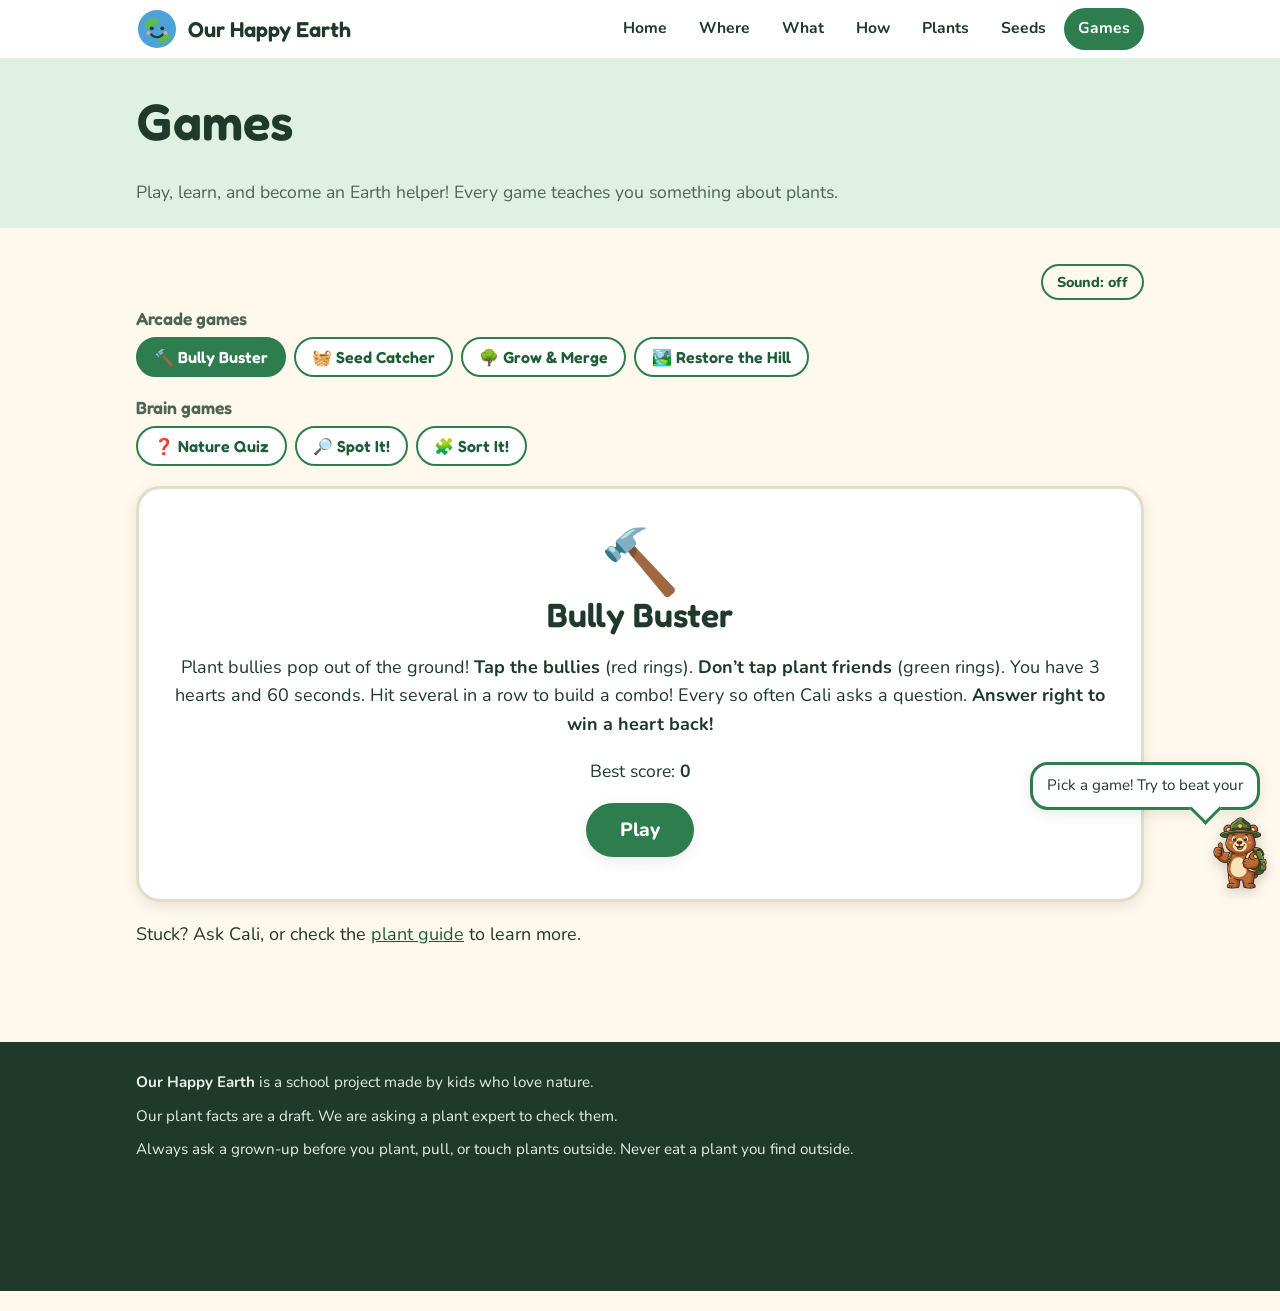
==== games.html @ f68aed8e "Add files via upload" ====
<!doctype html>
<html lang="en">
<head>
<meta charset="utf-8">
<meta name="viewport" content="width=device-width, initial-scale=1">
<title>Games | Our Happy Earth</title>
<meta name="description" content="Play a nature quiz, spot native and invasive plants, and sort plants into their habitats.">
<link rel="icon" href="data:image/svg+xml,%3Csvg viewBox='0 0 64 64' xmlns='http://www.w3.org/2000/svg' aria-hidden='true'%3E%3Ccircle cx='32' cy='32' r='29' fill='%234DA3D8'/%3E%3Cpath d='M14 22c6-8 16-8 20-4 3 3-1 8-6 9-5 1-5 6-10 5-4-1-7-6-4-10z' fill='%235CB85C'/%3E%3Cpath d='M38 40c6-4 14-2 15 4-3 8-10 12-17 10-4-2-3-8 2-14z' fill='%235CB85C'/%3E%3Ccircle cx='24' cy='31' r='3' fill='%231F3A2B'/%3E%3Ccircle cx='40' cy='31' r='3' fill='%231F3A2B'/%3E%3Cpath d='M23 40c5 6 13 6 18 0' fill='none' stroke='%231F3A2B' stroke-width='3' stroke-linecap='round'/%3E%3Ccircle cx='19' cy='38' r='3' fill='%23F9A6A6' opacity='.8'/%3E%3Ccircle cx='45' cy='38' r='3' fill='%23F9A6A6' opacity='.8'/%3E%3C/svg%3E">
<link rel="preconnect" href="https://fonts.googleapis.com">
<link rel="preconnect" href="https://fonts.gstatic.com" crossorigin>
<link href="https://fonts.googleapis.com/css2?family=Fredoka:wght@500;600&family=Nunito:wght@400;700;800&display=swap" rel="stylesheet">
<link rel="stylesheet" href="css/style.css">
<link rel="stylesheet" href="css/bear.css">
<link rel="stylesheet" href="css/arcade.css">

</head>
<body data-page="games">
<a class="skip" href="#main">Skip to content</a>
<header class="site-header"><div class="wrap">
<a class="brand" href="index.html"><svg viewBox="0 0 64 64" xmlns="http://www.w3.org/2000/svg" aria-hidden="true"><circle cx="32" cy="32" r="29" fill="#4DA3D8"/><path d="M14 22c6-8 16-8 20-4 3 3-1 8-6 9-5 1-5 6-10 5-4-1-7-6-4-10z" fill="#5CB85C"/><path d="M38 40c6-4 14-2 15 4-3 8-10 12-17 10-4-2-3-8 2-14z" fill="#5CB85C"/><circle cx="24" cy="31" r="3" fill="#1F3A2B"/><circle cx="40" cy="31" r="3" fill="#1F3A2B"/><path d="M23 40c5 6 13 6 18 0" fill="none" stroke="#1F3A2B" stroke-width="3" stroke-linecap="round"/><circle cx="19" cy="38" r="3" fill="#F9A6A6" opacity=".8"/><circle cx="45" cy="38" r="3" fill="#F9A6A6" opacity=".8"/></svg><span>Our Happy Earth</span></a>
<nav aria-label="Main"><ul><li><a href="index.html">Home</a></li><li><a href="where.html">Where</a></li><li><a href="what.html">What</a></li><li><a href="how.html">How</a></li><li><a href="plants.html">Plants</a></li><li><a href="seeds.html">Seeds</a></li><li><a href="games.html" aria-current="page">Games</a></li></ul></nav>
</div></header>
<main id="main">

<section class="page-hero"><div class="wrap">
<h1>Games</h1>
<p>Play, learn, and become an Earth helper! Every game teaches you something about plants.</p>
</div></section>
<section class="block"><div class="wrap">
<div class="tools"><button class="btn ghost small" id="sound-toggle" type="button" aria-pressed="false">Sound: off</button></div>
<div class="tab-group"><h2>Arcade games</h2>
<div class="tabs" role="tablist" aria-label="Arcade games">
<button class="tab" role="tab" data-game="bully" aria-selected="true">&#128296; Bully Buster</button>
<button class="tab" role="tab" data-game="catch" aria-selected="false">&#129530; Seed Catcher</button>
<button class="tab" role="tab" data-game="merge" aria-selected="false">&#127795; Grow &amp; Merge</button>
<button class="tab" role="tab" data-game="grow" aria-selected="false">&#127966;&#65039; Restore the Hill</button>
</div></div>
<div class="tab-group"><h2>Brain games</h2>
<div class="tabs" role="tablist" aria-label="Brain games">
<button class="tab" role="tab" data-game="quiz" aria-selected="false">&#10067; Nature Quiz</button>
<button class="tab" role="tab" data-game="spot" aria-selected="false">&#128270; Spot It!</button>
<button class="tab" role="tab" data-game="sort" aria-selected="false">&#129513; Sort It!</button>
</div></div>
<div class="game" id="game-bully" role="tabpanel"></div>
<div class="game" id="game-catch" role="tabpanel" hidden></div>
<div class="game" id="game-merge" role="tabpanel" hidden></div>
<div class="game" id="game-grow" role="tabpanel" hidden></div>
<div class="game" id="game-quiz" role="tabpanel" hidden></div>
<div class="game" id="game-spot" role="tabpanel" hidden></div>
<div class="game" id="game-sort" role="tabpanel" hidden></div>
<p style="margin-top:18px">Stuck? Ask Cali, or check the <a href="plants.html">plant guide</a> to learn more.</p>
</div></section>

</main>
<footer class="site-footer"><div class="wrap">
<p><strong>Our Happy Earth</strong> is a school project made by kids who love nature.</p>
<p>Our plant facts are a draft. We are asking a plant expert to check them.</p>
<p>Always ask a grown-up before you plant, pull, or touch plants outside. Never eat a plant you find outside.</p>
</div></footer>
<script src="js/photos.js"></script><script src="js/plants.js"></script><script src="js/questions.js"></script><script src="js/arcade-core.js"></script><script src="js/arcade-more.js"></script><script src="js/games.js"></script>
<script src="js/bear.js"></script>
</body>
</html>
---- css/style.css ----
:root {
  --cream: #FFF8EC;
  --paper: #FFFFFF;
  --ink: #1F3A2B;
  --muted: #4E6556;
  --green: #2E7D4F;
  --green-dark: #1F5C38;
  --leaf: #DFF1E1;
  --sky: #D6EEF8;
  --sun: #FFC94A;
  --sun-soft: #FFF0C2;
  --clay: #B4452A;
  --clay-soft: #FBE3DB;
  --line: #E3DCCB;
  --radius: 18px;
  --shadow: 0 4px 14px rgba(31, 58, 43, .10);
}

* { box-sizing: border-box; }

html { scroll-behavior: smooth; }

body {
  margin: 0;
  background: var(--cream);
  color: var(--ink);
  font-family: "Nunito", system-ui, -apple-system, "Segoe UI", Roboto, sans-serif;
  font-size: 18px;
  line-height: 1.6;
}

h1, h2, h3 {
  font-family: "Fredoka", "Nunito", system-ui, sans-serif;
  font-weight: 600;
  line-height: 1.2;
  margin: 0 0 .5em;
}
h1 { font-size: clamp(2rem, 6vw, 3.2rem); }
h2 { font-size: clamp(1.5rem, 4vw, 2.1rem); }
h3 { font-size: 1.3rem; }
p { margin: 0 0 1em; }
a { color: var(--green-dark); }
a:hover { color: var(--clay); }

:focus-visible { outline: 3px solid #1B6FD8; outline-offset: 2px; border-radius: 6px; }

.wrap { max-width: 1040px; margin: 0 auto; padding: 0 16px; }
.skip { position: absolute; left: -999px; top: 0; background: var(--ink); color: #fff; padding: 8px 14px; z-index: 99; }
.skip:focus { left: 8px; top: 8px; }

/* ---------- header ---------- */
.site-header { background: var(--paper); border-bottom: 3px solid var(--leaf); position: sticky; top: 0; z-index: 20; }
.site-header .wrap { display: flex; align-items: center; justify-content: space-between; gap: 12px; flex-wrap: wrap; padding-top: 8px; padding-bottom: 8px; }
.brand { display: flex; align-items: center; gap: 10px; text-decoration: none; color: var(--ink); font-family: "Fredoka", sans-serif; font-weight: 600; font-size: 1.35rem; }
.brand svg { width: 42px; height: 42px; }
nav ul { list-style: none; margin: 0; padding: 0; display: flex; flex-wrap: wrap; gap: 4px; }
nav a { display: block; padding: 8px 14px; border-radius: 999px; text-decoration: none; color: var(--ink); font-weight: 700; font-size: .98rem; }
nav a:hover { background: var(--leaf); color: var(--ink); }
nav a[aria-current="page"] { background: var(--green); color: #fff; }

/* ---------- hero ---------- */
.hero { background: linear-gradient(180deg, var(--sky) 0%, var(--cream) 100%); padding: 44px 0 36px; text-align: center; }
.hero p.lead { font-size: 1.25rem; max-width: 640px; margin: 0 auto 1.2em; color: var(--muted); }
.page-hero { background: var(--leaf); padding: 30px 0 22px; }
.page-hero p { max-width: 720px; color: var(--muted); font-size: 1.1rem; margin-bottom: 0; }

.btn { display: inline-block; background: var(--green); color: #fff; text-decoration: none; padding: 12px 22px; border-radius: 999px; font-weight: 800; border: 0; cursor: pointer; font-size: 1rem; font-family: inherit; box-shadow: var(--shadow); }
.btn:hover { background: var(--green-dark); color: #fff; }
.btn.alt { background: var(--sun); color: var(--ink); }
.btn.alt:hover { background: #F2B72D; color: var(--ink); }
.btn.ghost { background: transparent; color: var(--green-dark); border: 2px solid var(--green); box-shadow: none; }
.btn.ghost:hover { background: var(--leaf); color: var(--green-dark); }
.btn-row { display: flex; gap: 12px; justify-content: center; flex-wrap: wrap; }

/* ---------- layout blocks ---------- */
section.block { padding: 36px 0; }
.grid { display: grid; gap: 18px; }
.grid.three { grid-template-columns: repeat(auto-fit, minmax(240px, 1fr)); }
.grid.two { grid-template-columns: repeat(auto-fit, minmax(300px, 1fr)); }

.card { background: var(--paper); border: 2px solid var(--line); border-radius: var(--radius); padding: 20px; box-shadow: var(--shadow); }
.card h3 { margin-bottom: .3em; }
.card .icon { font-size: 2.2rem; line-height: 1; display: block; margin-bottom: 8px; }
.card.link { text-decoration: none; color: inherit; display: block; transition: transform .15s; }
.card.link:hover { transform: translateY(-3px); border-color: var(--green); }

.callout { border-radius: var(--radius); padding: 16px 20px; margin: 18px 0; border: 2px solid; }
.callout.safety { background: var(--sun-soft); border-color: var(--sun); }
.callout.expert { background: var(--sky); border-color: #8CC7E3; }
.callout.warn { background: var(--clay-soft); border-color: #E7A593; }
.callout p:last-child { margin-bottom: 0; }

.steps { counter-reset: s; list-style: none; padding: 0; margin: 0; }
.steps li { counter-increment: s; position: relative; padding: 4px 0 14px 54px; }
.steps li::before { content: counter(s); position: absolute; left: 0; top: 0; width: 38px; height: 38px; border-radius: 50%; background: var(--green); color: #fff; font-family: "Fredoka", sans-serif; font-weight: 600; display: grid; place-items: center; }

.badge { display: inline-block; padding: 2px 12px; border-radius: 999px; font-size: .82rem; font-weight: 800; }
.badge.native { background: var(--leaf); color: var(--green-dark); border: 2px solid #9FD2A8; }
.badge.invasive { background: var(--clay-soft); color: var(--clay); border: 2px solid #E7A593; }
.badge.habitat { background: var(--sky); color: #1E5670; border: 2px solid #8CC7E3; }

details { background: var(--paper); border: 2px solid var(--line); border-radius: var(--radius); padding: 4px 20px; margin-bottom: 12px; box-shadow: var(--shadow); }
details[open] { border-color: var(--green); }
summary { cursor: pointer; font-family: "Fredoka", sans-serif; font-weight: 600; font-size: 1.25rem; padding: 12px 0; }

table { border-collapse: collapse; width: 100%; background: var(--paper); border-radius: 12px; overflow: hidden; }
th, td { border: 1px solid var(--line); padding: 8px 10px; text-align: left; }
th { background: var(--leaf); }

/* ---------- plants ---------- */
.filters { display: flex; flex-wrap: wrap; gap: 8px; margin-bottom: 18px; align-items: center; }
.chip { background: var(--paper); border: 2px solid var(--line); border-radius: 999px; padding: 6px 16px; font-weight: 800; font-family: inherit; font-size: .95rem; cursor: pointer; color: var(--ink); }
.chip[aria-pressed="true"] { background: var(--green); border-color: var(--green); color: #fff; }
.search { flex: 1 1 200px; padding: 9px 16px; border: 2px solid var(--line); border-radius: 999px; font-size: 1rem; font-family: inherit; min-width: 180px; }
.plant-card { background: var(--paper); border: 2px solid var(--line); border-radius: var(--radius); padding: 14px; text-align: center; box-shadow: var(--shadow); display: flex; flex-direction: column; align-items: center; gap: 4px; }
.plant-card.invasive { border-color: #E7A593; }
.plant-card.native { border-color: #9FD2A8; }
.plant-card h3 { margin: 4px 0 0; font-size: 1.15rem; }
.plant-card .sci { font-style: italic; color: var(--muted); font-size: .9rem; margin: 0; }
.plant-card .fact { font-size: .95rem; margin: 6px 0 0; }
.plant-card .warnline { font-size: .88rem; background: var(--clay-soft); color: var(--clay); border-radius: 8px; padding: 4px 8px; font-weight: 700; margin-top: 6px; }
.plant-card .badges { display: flex; gap: 6px; flex-wrap: wrap; justify-content: center; }
.plant-grid { display: grid; grid-template-columns: repeat(auto-fill, minmax(220px, 1fr)); gap: 16px; }
.plant-svg, .plant-photo { border-radius: 14px; background: linear-gradient(180deg, #EAF6FB, #F6FBEF); }
.plant-photo { object-fit: cover; }
.count { color: var(--muted); font-weight: 700; margin-bottom: 8px; }

/* ---------- map ---------- */
#map { height: 440px; border-radius: var(--radius); border: 3px solid var(--line); background: var(--sky); z-index: 1; }
.map-note { display: flex; gap: 10px; flex-wrap: wrap; align-items: center; margin: 12px 0; }
.pin-form { display: none; gap: 8px; flex-wrap: wrap; align-items: center; background: var(--sun-soft); border: 2px solid var(--sun); border-radius: var(--radius); padding: 12px; margin-top: 12px; }
.pin-form.show { display: flex; }
.pin-form input { flex: 1 1 220px; padding: 9px 14px; border: 2px solid var(--line); border-radius: 999px; font-size: 1rem; font-family: inherit; }
.checklist { list-style: none; padding: 0; margin: 0; }
.checklist li { margin-bottom: 8px; }
.checklist label { display: flex; gap: 12px; align-items: flex-start; background: var(--paper); border: 2px solid var(--line); border-radius: 14px; padding: 10px 14px; cursor: pointer; }
.checklist input { width: 22px; height: 22px; margin-top: 3px; accent-color: var(--green); flex: none; }
.checklist input:checked + span { text-decoration: line-through; color: var(--muted); }

/* ---------- games ---------- */
.tabs { display: flex; gap: 8px; flex-wrap: wrap; margin-bottom: 20px; }
.tab { font-family: "Fredoka", sans-serif; font-weight: 600; font-size: 1.1rem; padding: 10px 22px; border-radius: 999px; border: 2px solid var(--green); background: var(--paper); color: var(--green-dark); cursor: pointer; }
.tab[aria-selected="true"] { background: var(--green); color: #fff; }
.game { background: var(--paper); border: 3px solid var(--line); border-radius: 24px; padding: 22px; box-shadow: var(--shadow); min-height: 360px; }
.game[hidden] { display: none; }
.game-top { display: flex; justify-content: space-between; flex-wrap: wrap; gap: 8px; font-weight: 800; color: var(--muted); margin-bottom: 12px; }
.progress { height: 10px; background: var(--leaf); border-radius: 99px; overflow: hidden; margin-bottom: 18px; }
.progress > div { height: 100%; background: var(--green); width: 0; transition: width .3s; }
.q-pic { text-align: center; margin-bottom: 10px; }
.q-pic svg, .q-pic img { width: 140px; height: 140px; }
.q-text { font-family: "Fredoka", sans-serif; font-size: 1.4rem; font-weight: 500; margin-bottom: 14px; }
.options { display: grid; gap: 10px; }
.opt { text-align: left; font-family: inherit; font-size: 1.05rem; font-weight: 700; padding: 12px 16px; border-radius: 14px; border: 2px solid var(--line); background: var(--cream); color: var(--ink); cursor: pointer; }
.opt:hover:not(:disabled) { border-color: var(--green); background: var(--leaf); }
.opt.right { background: #CDEFD3; border-color: var(--green); }
.opt.wrong { background: var(--clay-soft); border-color: var(--clay); }
.opt:disabled { cursor: default; }
.two-btns { display: grid; grid-template-columns: 1fr 1fr; gap: 12px; }
.two-btns .opt { text-align: center; font-size: 1.2rem; padding: 16px; }
.feedback { min-height: 3.4em; margin: 14px 0; padding: 10px 14px; border-radius: 12px; background: var(--sun-soft); display: none; }
.feedback.show { display: block; }
.feedback.good { background: #E1F5E4; }
.feedback.bad { background: var(--clay-soft); }
.final { text-align: center; padding: 20px 0; }
.final .big { font-family: "Fredoka", sans-serif; font-size: 3rem; color: var(--green); margin: 0; }

.sort-bins { display: grid; grid-template-columns: repeat(auto-fit, minmax(210px, 1fr)); gap: 12px; margin: 14px 0; }
.bin { border: 3px dashed #8CC7E3; background: var(--sky); border-radius: var(--radius); padding: 10px; min-height: 130px; cursor: pointer; }
.bin h3 { font-size: 1.05rem; margin-bottom: 6px; text-align: center; }
.bin.over { background: #BFE3F3; border-style: solid; }
.bin .placed { display: flex; flex-wrap: wrap; gap: 6px; }
.sort-pool { display: flex; flex-wrap: wrap; gap: 10px; padding: 12px; border-radius: var(--radius); background: var(--cream); border: 2px solid var(--line); min-height: 100px; }
.sort-card { background: var(--paper); border: 2px solid var(--line); border-radius: 14px; padding: 6px 10px; display: flex; align-items: center; gap: 8px; cursor: grab; font-weight: 800; font-size: .95rem; font-family: inherit; color: var(--ink); }
.sort-card svg { width: 42px; height: 42px; flex: none; }
.sort-card.sel { border-color: #1B6FD8; box-shadow: 0 0 0 3px #BBD6F8; }
.sort-card.ok { background: #CDEFD3; border-color: var(--green); cursor: default; padding: 4px 8px; font-size: .85rem; }
.sort-card.ok svg { width: 28px; height: 28px; }
.sort-card.shake { animation: shake .35s; border-color: var(--clay); }
@keyframes shake { 25% { transform: translateX(-6px); } 75% { transform: translateX(6px); } }
@media (prefers-reduced-motion: reduce) { * { animation: none !important; transition: none !important; scroll-behavior: auto !important; } }

/* ---------- footer ---------- */
.site-footer { background: var(--ink); color: #E6F0E9; padding: 28px 0; margin-top: 40px; font-size: .95rem; }
.site-footer a { color: #BFE8C8; }
.site-footer p { margin-bottom: .6em; }
.sources { font-size: .92rem; color: var(--muted); }
.sources li { margin-bottom: 4px; }

@media (max-width: 600px) {
  body { font-size: 17px; }
  #map { height: 340px; }
  .game { padding: 14px; }
  nav a { padding: 7px 11px; }
}

/* make the hidden attribute always win, even on buttons */
[hidden] { display: none !important; }

/* ---------- fire map ---------- */
.fire-controls { display: flex; flex-wrap: wrap; gap: 8px 16px; align-items: center; margin: 0 0 10px; background: var(--paper); border: 2px solid var(--line); border-radius: 14px; padding: 8px 14px; }
.fire-controls label { display: inline-flex; align-items: center; gap: 6px; font-weight: 700; cursor: pointer; }
.fire-controls .btn { margin-left: auto; }
.dot { width: 14px; height: 14px; border-radius: 50%; display: inline-block; border: 2px solid; }
.dot-active { background: #FF7A1A; border-color: #FF3B1F; }
.dot-recent { background: #E8A33A; border-color: #FFD23F; }
.dot-old { background: #B070D0; border-color: #E9A8FF; }
.fire-status { font-size: .95rem; border-radius: 12px; padding: 8px 12px; background: var(--leaf); margin: 10px 0; }
.fire-status.warn { background: var(--sun-soft); }
.flame-icon { background: none; border: 0; }
.flame-icon svg { display: block; filter: drop-shadow(0 2px 3px rgba(0, 0, 0, .5)); }
.flame-icon.pulse svg { animation: flame-pulse 1.1s ease-in-out infinite alternate; transform-origin: 50% 100%; }
@keyframes flame-pulse { from { transform: scale(1); } to { transform: scale(1.14); } }
.fire-panel { position: relative; background: var(--paper); border: 3px solid #F0A06A; border-radius: var(--radius); padding: 18px 20px; margin: 16px 0; box-shadow: var(--shadow); scroll-margin-top: 80px; }
.fire-panel h3 { margin-top: .8em; }
.fire-panel > h3:first-of-type { margin-top: 0; }
.fire-close { position: absolute; top: 12px; right: 12px; }
.fire-kind { display: inline-block; font-weight: 800; font-size: .85rem; padding: 2px 12px; border-radius: 99px; margin: 0 0 6px; }
.fire-kind-active { background: #FFD9CC; color: #8E2A12; }
.fire-kind-recent { background: #FFF0C2; color: #7A5200; }
.fire-kind-old { background: #F0DDF8; color: #5A2A75; }
.fire-facts { display: flex; flex-wrap: wrap; gap: 4px 18px; margin: 0 0 8px; }
.fire-safety { background: var(--sun-soft); border-radius: 12px; padding: 8px 12px; font-size: .95rem; }
.muted-note { color: var(--muted); font-size: .92rem; }
.fire-habs { display: grid; grid-template-columns: 1fr; gap: 10px; }
@media (min-width: 760px) { .fire-habs { grid-template-columns: 1fr 1fr; } }
.fire-hab { background: var(--clay-soft); border-radius: 14px; padding: 10px 14px; }
.fire-hab h4 { margin: 0 0 4px; }
.fire-hab p { margin: 0; font-size: .95rem; }
.animal-grid { display: grid; grid-template-columns: 1fr; gap: 12px; margin: 10px 0 16px; }
@media (min-width: 760px) { .animal-grid { grid-template-columns: 1fr 1fr; } }
.animal-card { display: grid; grid-template-columns: 96px 1fr; gap: 12px; background: var(--cream); border: 2px solid var(--line); border-radius: 16px; padding: 12px; }
.animal-pic svg, .animal-pic img { width: 96px; height: 96px; border-radius: 50%; object-fit: cover; display: block; }
.animal-body h4 { margin: 0; font-size: 1.15rem; }
.animal-body p { margin: 4px 0; font-size: .93rem; }
.animal-body .sci { font-style: italic; color: var(--muted); margin-top: 0; }
.animal-body .status { display: inline-block; background: #FFD9CC; color: #8E2A12; font-weight: 800; font-size: .78rem; padding: 1px 10px; border-radius: 99px; }
.animal-body .fire-effect { background: var(--clay-soft); border-radius: 10px; padding: 6px 10px; }
@media (max-width: 480px) { .animal-card { grid-template-columns: 72px 1fr; } .animal-pic svg, .animal-pic img { width: 72px; height: 72px; } }
.btn.small { padding: 6px 14px; font-size: .9rem; }
---- css/bear.css ----
/* Cali the bear: picture, animations, floating guide */
.bear { width: 100%; height: auto; display: block; transform-origin: 50% 100%; animation: bear-bob 3.2s ease-in-out infinite; user-select: none; -webkit-user-drag: none; }

@keyframes bear-bob { 0%, 100% { transform: translateY(0) rotate(0); } 50% { transform: translateY(-4px) rotate(-1deg); } }
@keyframes bear-wave { 0%, 100% { transform: rotate(0); } 25% { transform: rotate(-6deg) translateY(-4px); } 75% { transform: rotate(6deg) translateY(-4px); } }
@keyframes bear-jump { 0%, 100% { transform: translateY(0) scale(1, 1); } 15% { transform: translateY(0) scale(1.06, .92); } 45% { transform: translateY(-26px) scale(.97, 1.04); } 75% { transform: translateY(0) scale(1.05, .94); } }
@keyframes bear-shake { 0%, 100% { transform: rotate(0); } 25% { transform: rotate(-6deg); } 75% { transform: rotate(6deg); } }
@keyframes bear-talk { 0%, 100% { transform: scale(1, 1); } 50% { transform: scale(1.02, .98); } }

.bear.wave { animation: bear-wave .7s ease-in-out 3; }
.bear.cheer { animation: bear-jump .55s ease-out 2; filter: brightness(1.06) saturate(1.1); }
.bear.oops { animation: bear-shake .3s ease-in-out 3; filter: saturate(.7) brightness(.95); }
.bear.talking { animation: bear-talk .24s ease-in-out infinite; }
.bear.big.wave { animation: bear-wave 1.4s ease-in-out infinite; }

/* hero bear on the home page */
.hero-bear { width: 190px; margin: 0 auto 6px; }

/* floating guide */
.guide { position: fixed; right: 12px; bottom: 10px; z-index: 40; display: flex; flex-direction: column; align-items: flex-end; gap: 6px; pointer-events: none; }
.guide > * { pointer-events: auto; }
.guide.away { display: none; }
.guide-bear { width: 84px; padding: 0; border: 0; background: none; cursor: pointer; filter: drop-shadow(0 4px 6px rgba(0, 0, 0, .18)); }
.guide-bear:hover { transform: scale(1.05); }
.guide-bubble { position: relative; max-width: 270px; background: #fff; border: 3px solid var(--green); border-radius: 18px; padding: 10px 14px; font-size: .95rem; line-height: 1.4; box-shadow: var(--shadow); margin-right: 8px; }
.guide-bubble::after { content: ""; position: absolute; right: 40px; bottom: -13px; width: 20px; height: 20px; background: #fff; border-right: 3px solid var(--green); border-bottom: 3px solid var(--green); transform: rotate(45deg); }
.guide-bubble[hidden] { display: none; }
.guide-actions { display: flex; gap: 8px; margin-top: 8px; }
.guide-actions button { font-family: inherit; font-size: .82rem; font-weight: 800; padding: 3px 10px; border-radius: 99px; border: 2px solid var(--green); background: var(--leaf); color: var(--green-dark); cursor: pointer; }
.guide-actions button:last-child { background: #fff; border-color: var(--line); color: var(--muted); }
.guide-show { position: fixed; right: 12px; bottom: 12px; z-index: 40; font-family: inherit; font-weight: 800; padding: 8px 16px; border-radius: 99px; border: 2px solid var(--green); background: #fff; color: var(--green-dark); cursor: pointer; box-shadow: var(--shadow); }
.guide-show[hidden] { display: none; }

body { padding-bottom: 20px; }
.site-footer { padding-bottom: 120px; }

/* on the games page the bear stays small and out of the way */
body[data-page="games"] .guide-bear { width: 56px; }
body[data-page="games"] .guide-bubble { pointer-events: none; max-width: 230px; }
body[data-page="games"] .guide-actions { display: none; }

@media (max-width: 600px) {
  body[data-page="games"] .guide-bear { width: 48px; }
  body[data-page="games"] .guide-bubble { max-width: 190px; font-size: .82rem; }
  .guide-bear { width: 68px; }
  .guide-bubble { max-width: 220px; font-size: .88rem; }
  .hero-bear { width: 150px; }
}
@media (prefers-reduced-motion: reduce) {
  .bear, .bear.wave, .bear.cheer, .bear.oops, .bear.talking, .bear.big.wave { animation: none !important; }
}
---- css/arcade.css ----
/* Arcade games */
.tab-group { margin-bottom: 14px; }
.tab-group h2 { font-size: 1.1rem; margin: 0 0 8px; color: var(--muted); }
.tab { font-size: 1rem; padding: 8px 16px; }
.btn.small { padding: 6px 14px; font-size: .9rem; }
.tools { display: flex; justify-content: flex-end; margin-bottom: 8px; }

.hud { display: flex; justify-content: space-between; align-items: center; flex-wrap: wrap; gap: 8px 16px; font-weight: 800; background: var(--leaf); border-radius: 14px; padding: 8px 14px; margin-bottom: 12px; }
.hud strong { font-family: "Fredoka", sans-serif; font-size: 1.2rem; color: var(--green-dark); }
.lives { color: #D6334B; font-size: 1.4rem; letter-spacing: 2px; }
.hint { color: var(--muted); font-size: .95rem; text-align: center; margin: 8px 0; }
.arcade-icon { font-size: 4rem; line-height: 1; }
.bestline { font-size: 1.1rem; }
.final .btn { font-size: 1.2rem; padding: 14px 34px; }

/* Bully Buster */
.hole-grid { display: grid; grid-template-columns: repeat(3, 1fr); gap: 10px; max-width: 480px; margin: 0 auto; }
.hole { position: relative; aspect-ratio: 1 / 1; background: #BFE3C3; border: 0; border-radius: 18px; padding: 0; overflow: hidden; cursor: pointer; touch-action: manipulation; -webkit-tap-highlight-color: transparent; }
.hole .dirt { position: absolute; left: 6%; right: 6%; bottom: 4%; height: 26%; background: #6B4A2B; border-radius: 50%; box-shadow: inset 0 6px 0 #4A3119; }
.mole { position: absolute; left: 50%; bottom: 14%; transform: translate(-50%, 130%); transition: transform .12s ease-out; display: flex; flex-direction: column; align-items: center; pointer-events: none; width: 92%; }
.mole.up { transform: translate(-50%, 0); }
.mole .plant-svg, .mole .plant-photo { width: 62%; height: auto; aspect-ratio: 1 / 1; border-radius: 50%; border: 5px solid; background: #fff; object-fit: cover; }
.mole.is-bully .plant-svg, .mole.is-bully .plant-photo { border-color: #D6334B; }
.mole.is-friend .plant-svg, .mole.is-friend .plant-photo { border-color: #2E9A55; }
.mole-name { font-size: .72rem; font-weight: 800; line-height: 1.1; background: #fff; border-radius: 99px; padding: 1px 8px; margin-top: 2px; max-width: 100%; text-align: center; }
.mole.hit-good { animation: hit-good .26s; }
.mole.hit-bad { animation: hit-bad .26s; }
@keyframes hit-good { 0% { transform: translate(-50%, 0) scale(1); } 50% { transform: translate(-50%, -10%) scale(1.25); filter: brightness(1.4); } 100% { transform: translate(-50%, 130%) scale(.6); } }
@keyframes hit-bad { 0%, 100% { transform: translate(-50%, 0); } 25% { transform: translate(-56%, 0); } 75% { transform: translate(-44%, 0); } }
.bb-msg { text-align: center; min-height: 3.2em; background: var(--sun-soft); border-radius: 12px; padding: 8px 12px; margin: 12px auto 0; max-width: 480px; font-size: .95rem; }

/* Seed Catcher */
.canvas-wrap { max-width: 400px; margin: 0 auto; }
#sc-canvas { width: 100%; height: auto; aspect-ratio: 360 / 520; border-radius: 18px; border: 3px solid var(--line); touch-action: none; display: block; cursor: ew-resize; background: #BFE3F3; }

/* Grow & Merge */
.merge-board { position: relative; width: min(100%, 420px); aspect-ratio: 1 / 1; margin: 0 auto; background: #D8C7A5; border-radius: 16px; padding: 8px; touch-action: none; user-select: none; }
.merge-cells { position: absolute; inset: 8px; display: grid; grid-template-columns: repeat(4, 1fr); grid-template-rows: repeat(4, 1fr); gap: 0; }
.mcell { margin: 3px; background: rgba(255, 255, 255, .35); border-radius: 12px; }
.tiles { position: absolute; inset: 8px; }
.tile { position: absolute; width: 25%; height: 25%; padding: 3px; transition: left .11s ease-out, top .11s ease-out; }
.tile-in { width: 100%; height: 100%; border-radius: 12px; display: flex; flex-direction: column; align-items: center; justify-content: center; background: #EADBC2; box-shadow: 0 2px 0 rgba(0, 0, 0, .12); overflow: hidden; }
.tile-in svg { width: 70%; height: auto; flex: none; }
.tile-name { font-size: .62rem; font-weight: 800; line-height: 1; margin-top: -2px; color: var(--ink); }
.tile[data-v="2"] .tile-in { background: #E0EBC6; }
.tile[data-v="3"] .tile-in { background: #CFE8B7; }
.tile[data-v="4"] .tile-in { background: #B9DEA3; }
.tile[data-v="5"] .tile-in { background: #FBE5A8; }
.tile[data-v="6"] .tile-in { background: #A8D5A0; }
.tile[data-v="7"] .tile-in { background: #86C57F; }
.tile[data-v="8"] .tile-in { background: #FFD76A; box-shadow: 0 0 14px #FFD76A; }
.tile.new .tile-in { animation: tile-new .2s ease-out; }
.tile.merged .tile-in { animation: tile-merge .22s ease-out; }
@keyframes tile-new { from { transform: scale(.3); } to { transform: scale(1); } }
@keyframes tile-merge { 0% { transform: scale(1); } 50% { transform: scale(1.25); } 100% { transform: scale(1); } }
.dpad { display: flex; flex-direction: column; align-items: center; gap: 6px; margin: 12px 0; }
.dpad div { display: flex; gap: 6px; }
.dpad .btn { min-width: 52px; font-size: 1.3rem; }
.stages { display: flex; flex-wrap: wrap; justify-content: center; align-items: center; gap: 4px 2px; margin-top: 10px; }
.stage { display: flex; flex-direction: column; align-items: center; font-size: .65rem; font-weight: 800; width: 52px; text-align: center; line-height: 1.05; }
.arrow { color: var(--muted); font-weight: 800; }

/* Restore the Hill */
.rc-top { margin-bottom: 12px; }
.rc-seeds { font-size: 1.3rem; font-weight: 800; }
.rc-seeds strong { font-family: "Fredoka", sans-serif; font-size: 1.8rem; color: var(--green-dark); }
.rc-seeds small { color: var(--muted); font-size: .85rem; }
.rc-progress { height: 16px; background: var(--leaf); border-radius: 99px; overflow: hidden; margin: 6px 0; }
.rc-progress > div { height: 100%; width: 0; background: linear-gradient(90deg, #7DB06A, #2E7D4F); transition: width .4s; }
.rc-pct { font-weight: 800; color: var(--muted); font-size: .95rem; }
.rc-main { display: grid; grid-template-columns: 1fr; gap: 18px; }
@media (min-width: 820px) { .rc-main { grid-template-columns: 1.4fr 1fr; align-items: start; } }
.gather { width: 100%; font-family: "Fredoka", sans-serif; font-size: 1.5rem; font-weight: 600; padding: 14px; border-radius: 18px; border: 0; background: var(--sun); color: var(--ink); cursor: pointer; box-shadow: 0 5px 0 #D9A62A; position: relative; overflow: visible; touch-action: manipulation; }
.gather:active { transform: translateY(3px); box-shadow: 0 2px 0 #D9A62A; }
.gather small { display: block; font-family: "Nunito", sans-serif; font-size: .85rem; font-weight: 700; }
.floaty { position: absolute; font-weight: 800; color: var(--green-dark); pointer-events: none; animation: floaty .7s ease-out forwards; font-size: 1.2rem; }
@keyframes floaty { to { transform: translateY(-40px); opacity: 0; } }
.patch-grid { display: grid; grid-template-columns: repeat(6, 1fr); gap: 5px; margin: 10px 0; }
.patch { aspect-ratio: 1 / 1; border: 0; border-radius: 10px; background: #C9A878; cursor: pointer; padding: 0; display: grid; place-items: center; overflow: hidden; touch-action: manipulation; -webkit-tap-highlight-color: transparent; }
.patch.s0:hover { background: #D8BB8C; }
.patch.s1 { background: #B7D98F; }
.patch.s2 { background: #7DBF7A; cursor: default; }
.patch.weed { background: #F6C9C0; cursor: pointer; box-shadow: inset 0 0 0 3px #D6334B; animation: weed-pulse .6s infinite alternate; }
@keyframes weed-pulse { to { transform: scale(1.06); } }
.patch .plant-svg, .patch .plant-photo { width: 88%; height: auto; border-radius: 8px; }
.patch .sprout { font-size: 1.4rem; }
.animals { display: flex; gap: 8px; flex-wrap: wrap; font-size: 1.9rem; }
.animal.locked { filter: grayscale(1) brightness(.4); opacity: .35; }
.rc-right h3 { margin-bottom: 8px; }
.upg { display: grid; grid-template-columns: 1fr auto; text-align: left; width: 100%; margin-bottom: 8px; padding: 10px 14px; border-radius: 14px; border: 2px solid var(--green); background: var(--leaf); font-family: inherit; color: var(--ink); cursor: pointer; }
.upg:disabled { border-color: var(--line); background: #F0ECE0; color: #7a7a6a; cursor: not-allowed; }
.upg-name { font-weight: 800; }
.upg-name em { font-style: normal; color: var(--green-dark); }
.upg-desc { grid-column: 1; font-size: .85rem; }
.upg-cost { grid-row: 1 / 3; grid-column: 2; align-self: center; font-weight: 800; font-size: .9rem; }

@media (max-width: 600px) {
  .tab { padding: 7px 12px; font-size: .92rem; }
  .mole-name { font-size: .62rem; }
  .patch-grid { gap: 3px; }
}

/* Heart Rescue pop-up questions */
.game { position: relative; }
.qpop { position: fixed; inset: 0; z-index: 60; background: rgba(31, 58, 43, .6); display: flex; padding: 12px; overflow: auto; }
.qpop-box { background: #fff; border-radius: 20px; padding: 18px; width: 100%; max-width: 480px; margin: auto; box-shadow: 0 8px 24px rgba(0, 0, 0, .3); animation: qpop-in .22s ease-out; }
@keyframes qpop-in { from { transform: scale(.85); opacity: 0; } to { transform: scale(1); opacity: 1; } }
.qpop-head { font-family: "Fredoka", sans-serif; font-weight: 600; font-size: 1.6rem; color: #D6334B; text-align: center; }
.qpop-sub { text-align: center; color: var(--muted); margin: 0 0 8px; font-size: .95rem; }
.qpop .q-pic svg, .qpop .q-pic img { width: 110px; height: 110px; }
.qpop .q-text { font-size: 1.2rem; text-align: center; }
.qpop-actions { display: flex; justify-content: space-between; align-items: center; gap: 10px; }
.qpop-actions [data-go] { margin-left: auto; }
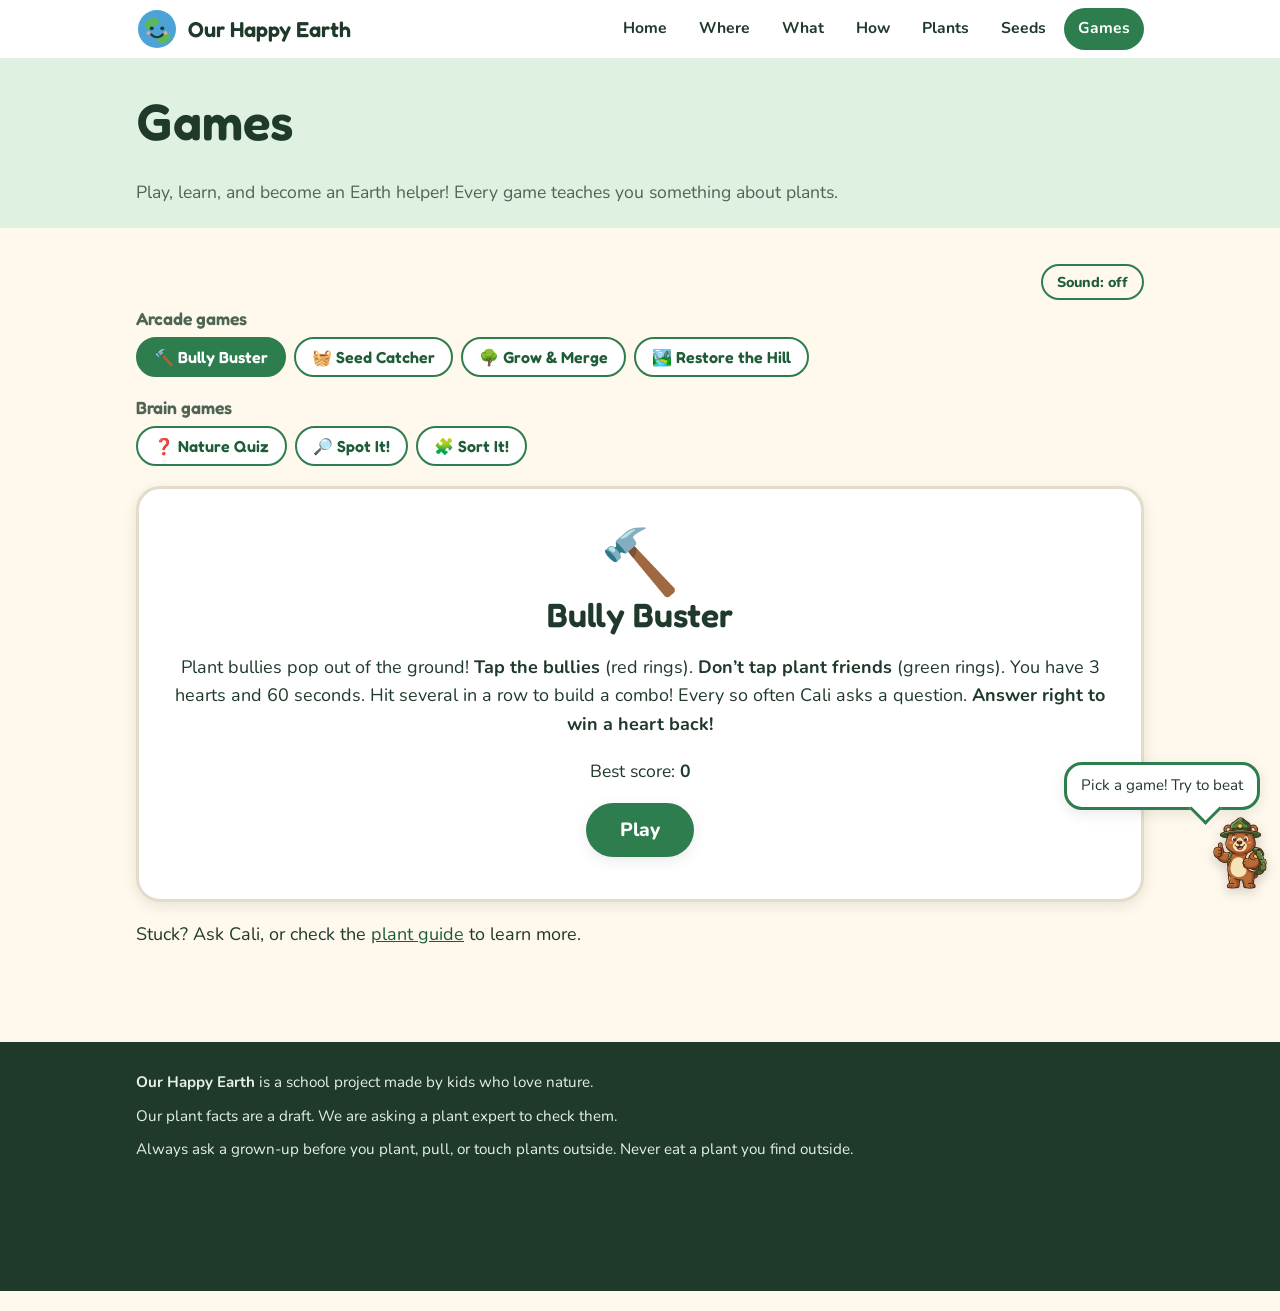
==== commit 00d55625: "Games page: version tags so browsers load the new questions Co-Authored-By: Claude Opus 5.5 <noreply" ====
--- a/games.html
+++ b/games.html
@@ -9,7 +9,7 @@
 <link rel="preconnect" href="https://fonts.googleapis.com">
 <link rel="preconnect" href="https://fonts.gstatic.com" crossorigin>
 <link href="https://fonts.googleapis.com/css2?family=Fredoka:wght@500;600&family=Nunito:wght@400;700;800&display=swap" rel="stylesheet">
-<link rel="stylesheet" href="css/style.css">
+<link rel="stylesheet" href="css/style.css?v=6">
 <link rel="stylesheet" href="css/bear.css">
 <link rel="stylesheet" href="css/arcade.css">
 
@@ -57,7 +57,7 @@
 <p>Our plant facts are a draft. We are asking a plant expert to check them.</p>
 <p>Always ask a grown-up before you plant, pull, or touch plants outside. Never eat a plant you find outside.</p>
 </div></footer>
-<script src="js/photos.js"></script><script src="js/plants.js"></script><script src="js/questions.js"></script><script src="js/arcade-core.js"></script><script src="js/arcade-more.js"></script><script src="js/games.js"></script>
+<script src="js/photos.js"></script><script src="js/plants.js"></script><script src="js/questions.js?v=6"></script><script src="js/arcade-core.js?v=6"></script><script src="js/arcade-more.js"></script><script src="js/games.js"></script>
 <script src="js/bear.js"></script>
 </body>
 </html>
--- a/css/style.css
+++ b/css/style.css
@@ -216,7 +216,6 @@
 .fire-close { position: absolute; top: 12px; right: 12px; }
 .fire-kind { display: inline-block; font-weight: 800; font-size: .85rem; padding: 2px 12px; border-radius: 99px; margin: 0 0 6px; }
 .fire-kind-active { background: #FFD9CC; color: #8E2A12; }
-.fire-kind-recent { background: #FFF0C2; color: #7A5200; }
 .fire-kind-old { background: #F0DDF8; color: #5A2A75; }
 .fire-facts { display: flex; flex-wrap: wrap; gap: 4px 18px; margin: 0 0 8px; }
 .fire-safety { background: var(--sun-soft); border-radius: 12px; padding: 8px 12px; font-size: .95rem; }
@@ -237,3 +236,29 @@
 .animal-body .fire-effect { background: var(--clay-soft); border-radius: 10px; padding: 6px 10px; }
 @media (max-width: 480px) { .animal-card { grid-template-columns: 72px 1fr; } .animal-pic svg, .animal-pic img { width: 72px; height: 72px; } }
 .btn.small { padding: 6px 14px; font-size: .9rem; }
+
+/* Fire map: key, burn scars, home pin, "biggest fires" list */
+.fire-legend { list-style: none; display: flex; flex-wrap: wrap; gap: 6px 18px; padding: 0; margin: 0 0 10px; font-size: .95rem; }
+.fire-legend li { display: inline-flex; align-items: center; gap: 6px; }
+.fire-legend .lg-note { color: var(--muted); font-style: italic; }
+.lg { width: 16px; height: 16px; display: inline-block; flex: none; border: 2px solid; }
+.lg-flame { background: #FF7A1A; border-color: #FF3B1F; border-radius: 50% 0 50% 50%; transform: rotate(-45deg); }
+.lg-old { background: #B070D0; border-color: #E9A8FF; border-radius: 50% 0 50% 50%; transform: rotate(-45deg); }
+.lg-scar { background: #8B5A2B; border-color: #5C3A1A; border-radius: 45% 55% 40% 60%; box-shadow: inset 0 -5px 0 -2px #7CD45B; }
+.lg-home { background: #FFC94A; border-color: #2E7D4F; border-radius: 50%; }
+.scar-icon, .home-icon { background: none; border: 0; }
+.scar-icon svg, .home-icon svg { display: block; filter: drop-shadow(0 2px 3px rgba(0, 0, 0, .5)); }
+.leaflet-tooltip.home-label { font-weight: 800; color: var(--green-dark); border: 2px solid var(--green); }
+.fire-top { background: var(--paper); border: 2px solid var(--line); border-radius: 14px; padding: 12px 16px; margin: 10px 0 14px; }
+.fire-top h3 { margin: 0 0 2px; }
+.fire-top .muted-note { margin: 0 0 8px; }
+.fire-top-list { list-style: none; padding: 0; margin: 0; display: grid; gap: 8px; }
+.fire-top-btn { width: 100%; display: flex; align-items: center; gap: 12px; text-align: left; font-family: inherit; font-size: 1rem; color: var(--ink); background: var(--cream); border: 2px solid var(--line); border-radius: 12px; padding: 8px 12px; cursor: pointer; }
+.fire-top-btn:hover, .fire-top-btn:focus-visible { border-color: var(--green); background: var(--leaf); }
+.ftb-icon { width: 22px; height: 22px; flex: none; border: 2px solid; }
+.ftb-icon.ftb-active { background: #FF7A1A; border-color: #FF3B1F; border-radius: 50% 0 50% 50%; transform: rotate(-45deg); }
+.ftb-icon.ftb-recent { background: #8B5A2B; border-color: #5C3A1A; border-radius: 45% 55% 40% 60%; }
+.ftb-text { display: flex; flex-direction: column; }
+.ftb-sub { font-size: .9rem; color: var(--muted); }
+.ftb-new { display: inline-block; background: #FF7A1A; color: #fff; font-size: .75rem; font-weight: 800; border-radius: 999px; padding: 1px 8px; margin-left: 4px; vertical-align: middle; }
+.fire-kind-recent { background: #EAD7C3; color: #5C3A1A; }
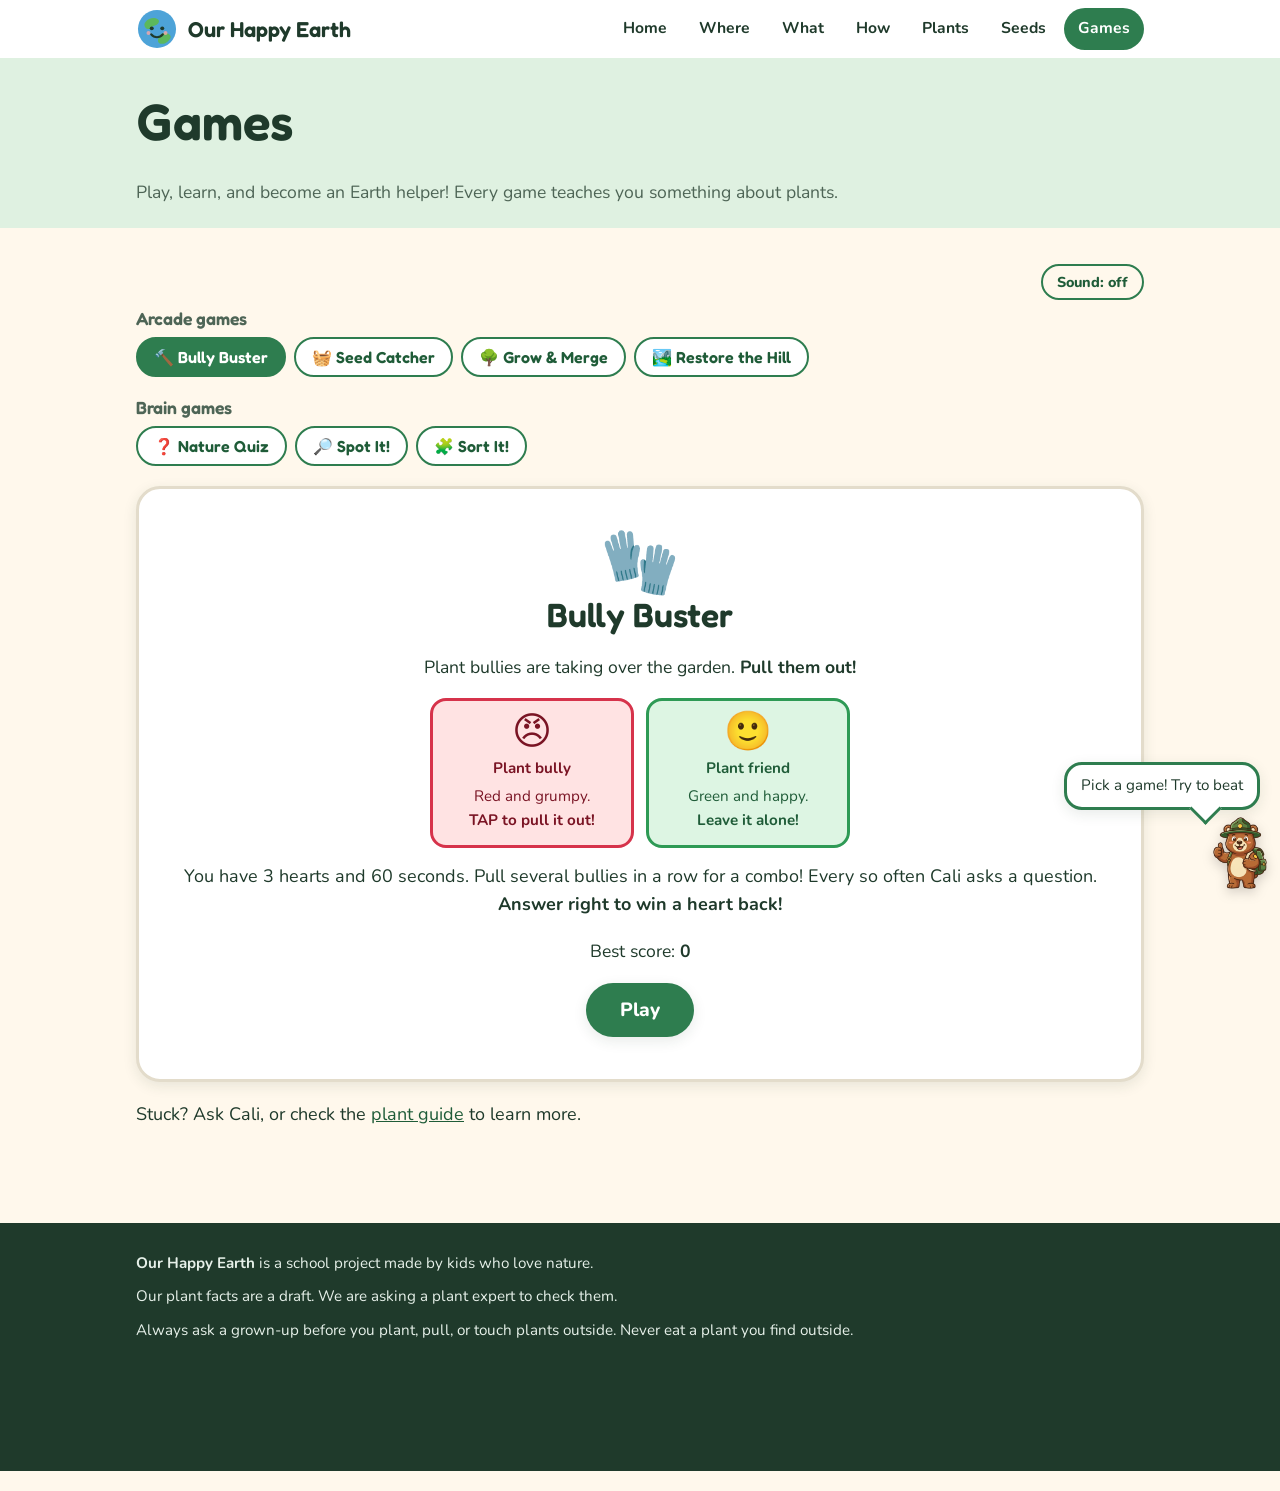
==== commit aff62541: "Games page: version bump so browsers load the new Bully Buster Co-Authored-By: Claude Opus 5.5 <nore" ====
--- a/games.html
+++ b/games.html
@@ -9,9 +9,9 @@
 <link rel="preconnect" href="https://fonts.googleapis.com">
 <link rel="preconnect" href="https://fonts.gstatic.com" crossorigin>
 <link href="https://fonts.googleapis.com/css2?family=Fredoka:wght@500;600&family=Nunito:wght@400;700;800&display=swap" rel="stylesheet">
-<link rel="stylesheet" href="css/style.css?v=6">
+<link rel="stylesheet" href="css/style.css?v=7">
 <link rel="stylesheet" href="css/bear.css">
-<link rel="stylesheet" href="css/arcade.css">
+<link rel="stylesheet" href="css/arcade.css?v=7">
 
 </head>
 <body data-page="games">
@@ -57,7 +57,7 @@
 <p>Our plant facts are a draft. We are asking a plant expert to check them.</p>
 <p>Always ask a grown-up before you plant, pull, or touch plants outside. Never eat a plant you find outside.</p>
 </div></footer>
-<script src="js/photos.js"></script><script src="js/plants.js"></script><script src="js/questions.js?v=6"></script><script src="js/arcade-core.js?v=6"></script><script src="js/arcade-more.js"></script><script src="js/games.js"></script>
+<script src="js/photos.js"></script><script src="js/plants.js"></script><script src="js/questions.js?v=7"></script><script src="js/arcade-core.js?v=7"></script><script src="js/arcade-more.js"></script><script src="js/games.js"></script>
 <script src="js/bear.js"></script>
 </body>
 </html>
--- a/css/style.css
+++ b/css/style.css
@@ -245,7 +245,7 @@
 .lg-flame { background: #FF7A1A; border-color: #FF3B1F; border-radius: 50% 0 50% 50%; transform: rotate(-45deg); }
 .lg-old { background: #B070D0; border-color: #E9A8FF; border-radius: 50% 0 50% 50%; transform: rotate(-45deg); }
 .lg-scar { background: #8B5A2B; border-color: #5C3A1A; border-radius: 45% 55% 40% 60%; box-shadow: inset 0 -5px 0 -2px #7CD45B; }
-.lg-home { background: #FFC94A; border-color: #2E7D4F; border-radius: 50%; }
+.lg-home { background: #E2574C; border-color: #8E2A12; border-radius: 2px; clip-path: polygon(50% 0, 100% 40%, 100% 100%, 0 100%, 0 40%); }
 .scar-icon, .home-icon { background: none; border: 0; }
 .scar-icon svg, .home-icon svg { display: block; filter: drop-shadow(0 2px 3px rgba(0, 0, 0, .5)); }
 .leaflet-tooltip.home-label { font-weight: 800; color: var(--green-dark); border: 2px solid var(--green); }
--- a/css/arcade.css
+++ b/css/arcade.css
@@ -111,3 +111,32 @@
 .qpop .q-text { font-size: 1.2rem; text-align: center; }
 .qpop-actions { display: flex; justify-content: space-between; align-items: center; gap: 10px; }
 .qpop-actions [data-go] { margin-left: auto; }
+.qpop-actions { margin-top: 12px; }
+
+/* Bully Buster: make "pull out the bullies" obvious without reading */
+.bb-lead { font-size: 1.1rem; }
+.bb-howto { display: grid; grid-template-columns: 1fr 1fr; gap: 12px; max-width: 420px; margin: 10px auto 14px; }
+.bb-card { display: flex; flex-direction: column; align-items: center; gap: 4px; border-radius: 16px; padding: 12px 10px; border: 3px solid; text-align: center; font-size: .95rem; }
+.bb-card .face { font-size: 2.4rem; line-height: 1; }
+.bb-card.bully { background: #FFE3E3; border-color: #D6334B; color: #7A1424; }
+.bb-card.friend { background: #DDF5E3; border-color: #2E9A55; color: #1F5C38; }
+.bb-rule { display: flex; justify-content: center; flex-wrap: wrap; gap: 8px 14px; max-width: 480px; margin: 0 auto 10px; font-weight: 800; }
+.bb-rule span { border-radius: 99px; padding: 4px 12px; }
+.bb-rule .r-bully { background: #FFE3E3; color: #7A1424; border: 2px solid #D6334B; }
+.bb-rule .r-friend { background: #DDF5E3; color: #1F5C38; border: 2px solid #2E9A55; }
+.mole-face { position: absolute; top: -4px; right: 10%; font-size: 1.6rem; line-height: 1; filter: drop-shadow(0 1px 1px rgba(0,0,0,.35)); }
+.mole.is-bully .mole-name { background: #D6334B; color: #fff; }
+.mole.is-friend .mole-name { background: #2E9A55; color: #fff; }
+.mole.up.is-bully { animation: bully-wiggle .5s ease-in-out infinite alternate; }
+@keyframes bully-wiggle { from { transform: translate(-50%, 0) rotate(-4deg); } to { transform: translate(-50%, 0) rotate(4deg); } }
+.mole.hit-good { animation: yank .42s ease-in forwards; }
+@keyframes yank { 0% { transform: translate(-50%, 0) rotate(0); } 30% { transform: translate(-50%, 8%) rotate(-6deg); } 100% { transform: translate(-50%, -140%) rotate(25deg); opacity: 0; } }
+.mole-hint { position: absolute; top: -4px; left: 4%; background: #FFC94A; color: #1F3A2B; font-weight: 800; font-size: .85rem; border-radius: 99px; padding: 2px 10px; white-space: nowrap; animation: hint-bob .6s ease-in-out infinite alternate; }
+@keyframes hint-bob { from { margin-bottom: 0; } to { margin-bottom: 6px; } }
+.pop-txt { position: absolute; left: 50%; top: 18%; transform: translateX(-50%); font-weight: 800; font-size: .95rem; white-space: nowrap; padding: 2px 10px; border-radius: 99px; pointer-events: none; animation: pop-up .9s ease-out forwards; z-index: 2; }
+.pop-txt.good { background: #2E9A55; color: #fff; }
+.pop-txt.bad { background: #D6334B; color: #fff; }
+@keyframes pop-up { from { opacity: 1; margin-top: 0; } to { opacity: 0; margin-top: -30px; } }
+.hole.sprouted::after { content: "\1F331"; position: absolute; left: 50%; bottom: 16%; transform: translateX(-50%); font-size: 2rem; animation: sprout-in .9s ease-out; }
+@keyframes sprout-in { 0% { opacity: 0; transform: translate(-50%, 30%) scale(.4); } 30% { opacity: 1; transform: translate(-50%, 0) scale(1); } 85% { opacity: 1; } 100% { opacity: 0; } }
+@media (prefers-reduced-motion: reduce) { .mole.up.is-bully, .mole-hint { animation: none; } }
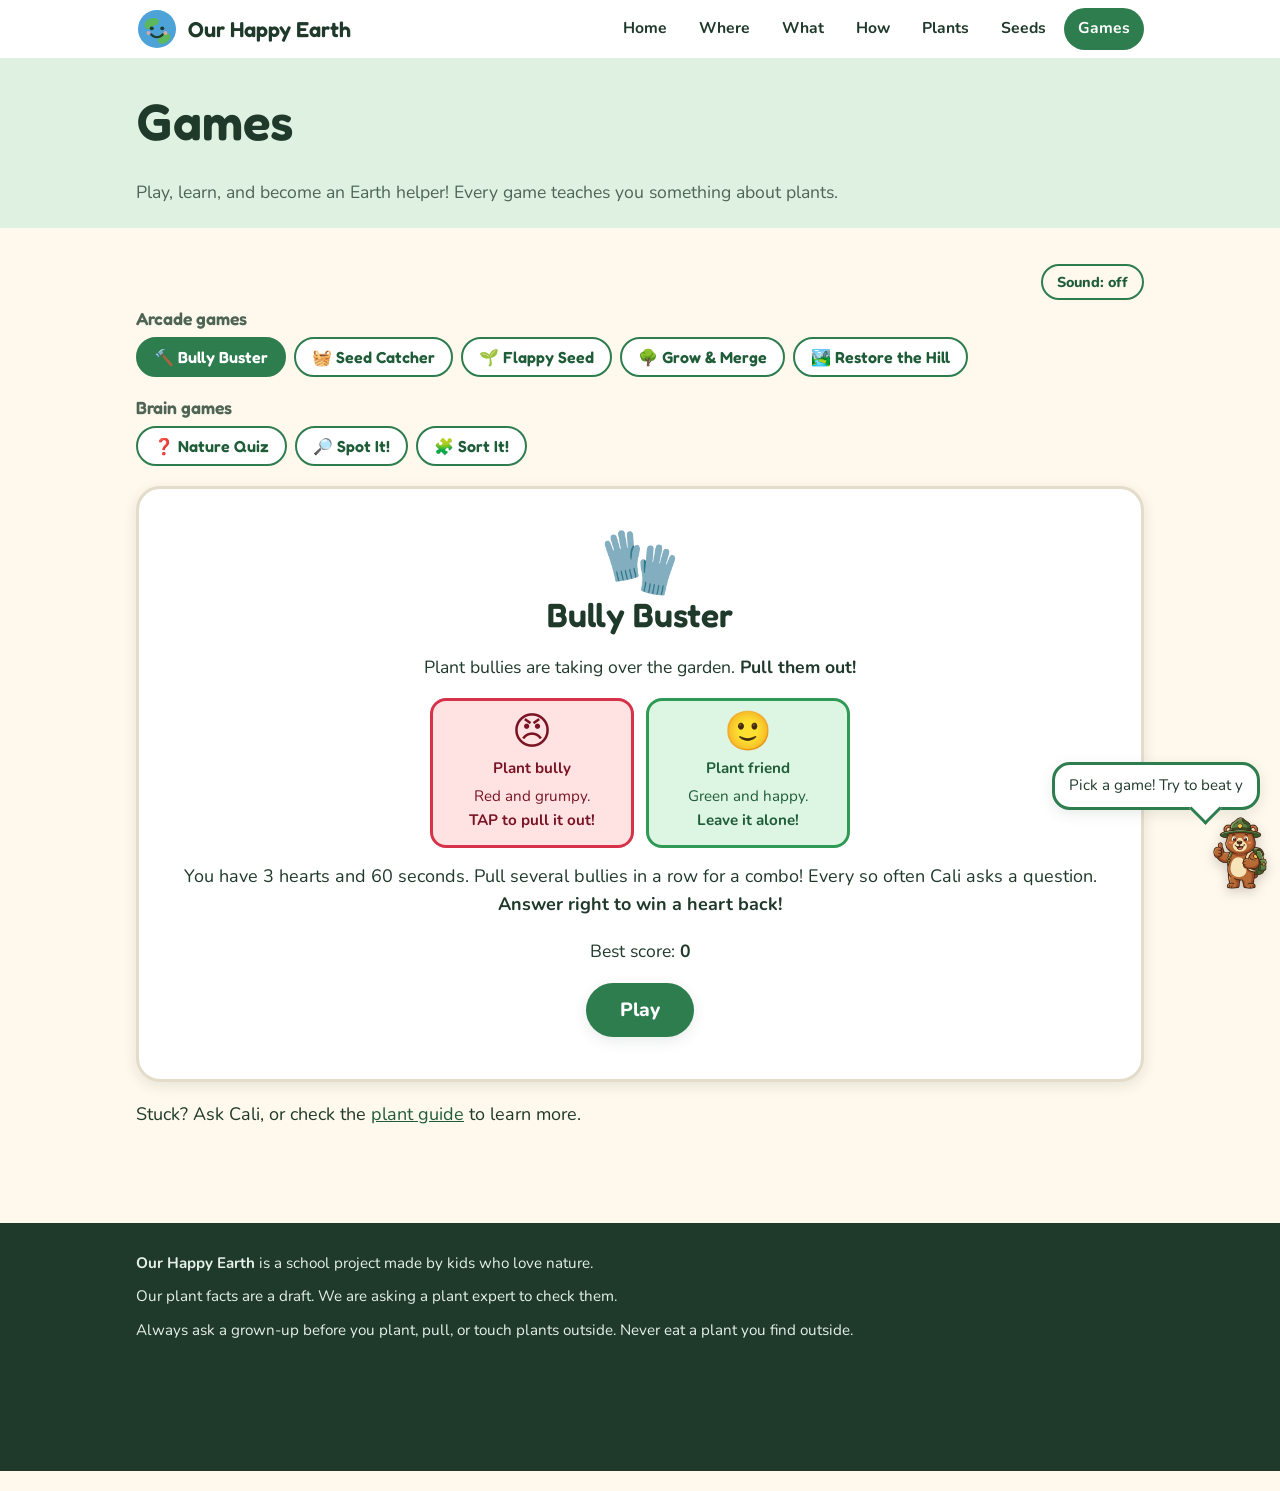
==== commit 85dcf62f: "Games page: add Flappy Seed Co-Authored-By: Claude Opus 5.5 <noreply@anthropic.com> Claude-Session:" ====
--- a/games.html
+++ b/games.html
@@ -11,7 +11,7 @@
 <link href="https://fonts.googleapis.com/css2?family=Fredoka:wght@500;600&family=Nunito:wght@400;700;800&display=swap" rel="stylesheet">
 <link rel="stylesheet" href="css/style.css?v=7">
 <link rel="stylesheet" href="css/bear.css">
-<link rel="stylesheet" href="css/arcade.css?v=7">
+<link rel="stylesheet" href="css/arcade.css?v=8">
 
 </head>
 <body data-page="games">
@@ -32,6 +32,7 @@
 <div class="tabs" role="tablist" aria-label="Arcade games">
 <button class="tab" role="tab" data-game="bully" aria-selected="true">&#128296; Bully Buster</button>
 <button class="tab" role="tab" data-game="catch" aria-selected="false">&#129530; Seed Catcher</button>
+<button class="tab" role="tab" data-game="flappy" aria-selected="false">&#127793; Flappy Seed</button>
 <button class="tab" role="tab" data-game="merge" aria-selected="false">&#127795; Grow &amp; Merge</button>
 <button class="tab" role="tab" data-game="grow" aria-selected="false">&#127966;&#65039; Restore the Hill</button>
 </div></div>
@@ -43,6 +44,7 @@
 </div></div>
 <div class="game" id="game-bully" role="tabpanel"></div>
 <div class="game" id="game-catch" role="tabpanel" hidden></div>
+<div class="game" id="game-flappy" role="tabpanel" hidden></div>
 <div class="game" id="game-merge" role="tabpanel" hidden></div>
 <div class="game" id="game-grow" role="tabpanel" hidden></div>
 <div class="game" id="game-quiz" role="tabpanel" hidden></div>
@@ -57,7 +59,7 @@
 <p>Our plant facts are a draft. We are asking a plant expert to check them.</p>
 <p>Always ask a grown-up before you plant, pull, or touch plants outside. Never eat a plant you find outside.</p>
 </div></footer>
-<script src="js/photos.js"></script><script src="js/plants.js"></script><script src="js/questions.js?v=7"></script><script src="js/arcade-core.js?v=7"></script><script src="js/arcade-more.js"></script><script src="js/games.js"></script>
+<script src="js/photos.js"></script><script src="js/plants.js"></script><script src="js/questions.js?v=7"></script><script src="js/arcade-core.js?v=8"></script><script src="js/arcade-flappy.js?v=8"></script><script src="js/arcade-more.js"></script><script src="js/games.js?v=8"></script>
 <script src="js/bear.js"></script>
 </body>
 </html>
--- a/css/arcade.css
+++ b/css/arcade.css
@@ -140,3 +140,6 @@
 .hole.sprouted::after { content: "\1F331"; position: absolute; left: 50%; bottom: 16%; transform: translateX(-50%); font-size: 2rem; animation: sprout-in .9s ease-out; }
 @keyframes sprout-in { 0% { opacity: 0; transform: translate(-50%, 30%) scale(.4); } 30% { opacity: 1; transform: translate(-50%, 0) scale(1); } 85% { opacity: 1; } 100% { opacity: 0; } }
 @media (prefers-reduced-motion: reduce) { .mole.up.is-bully, .mole-hint { animation: none; } }
+
+/* Flappy Seed */
+#fs-canvas { width: 100%; height: auto; aspect-ratio: 360 / 520; border-radius: 18px; border: 3px solid var(--line); touch-action: manipulation; display: block; cursor: pointer; background: #BFE3F3; user-select: none; -webkit-user-select: none; }
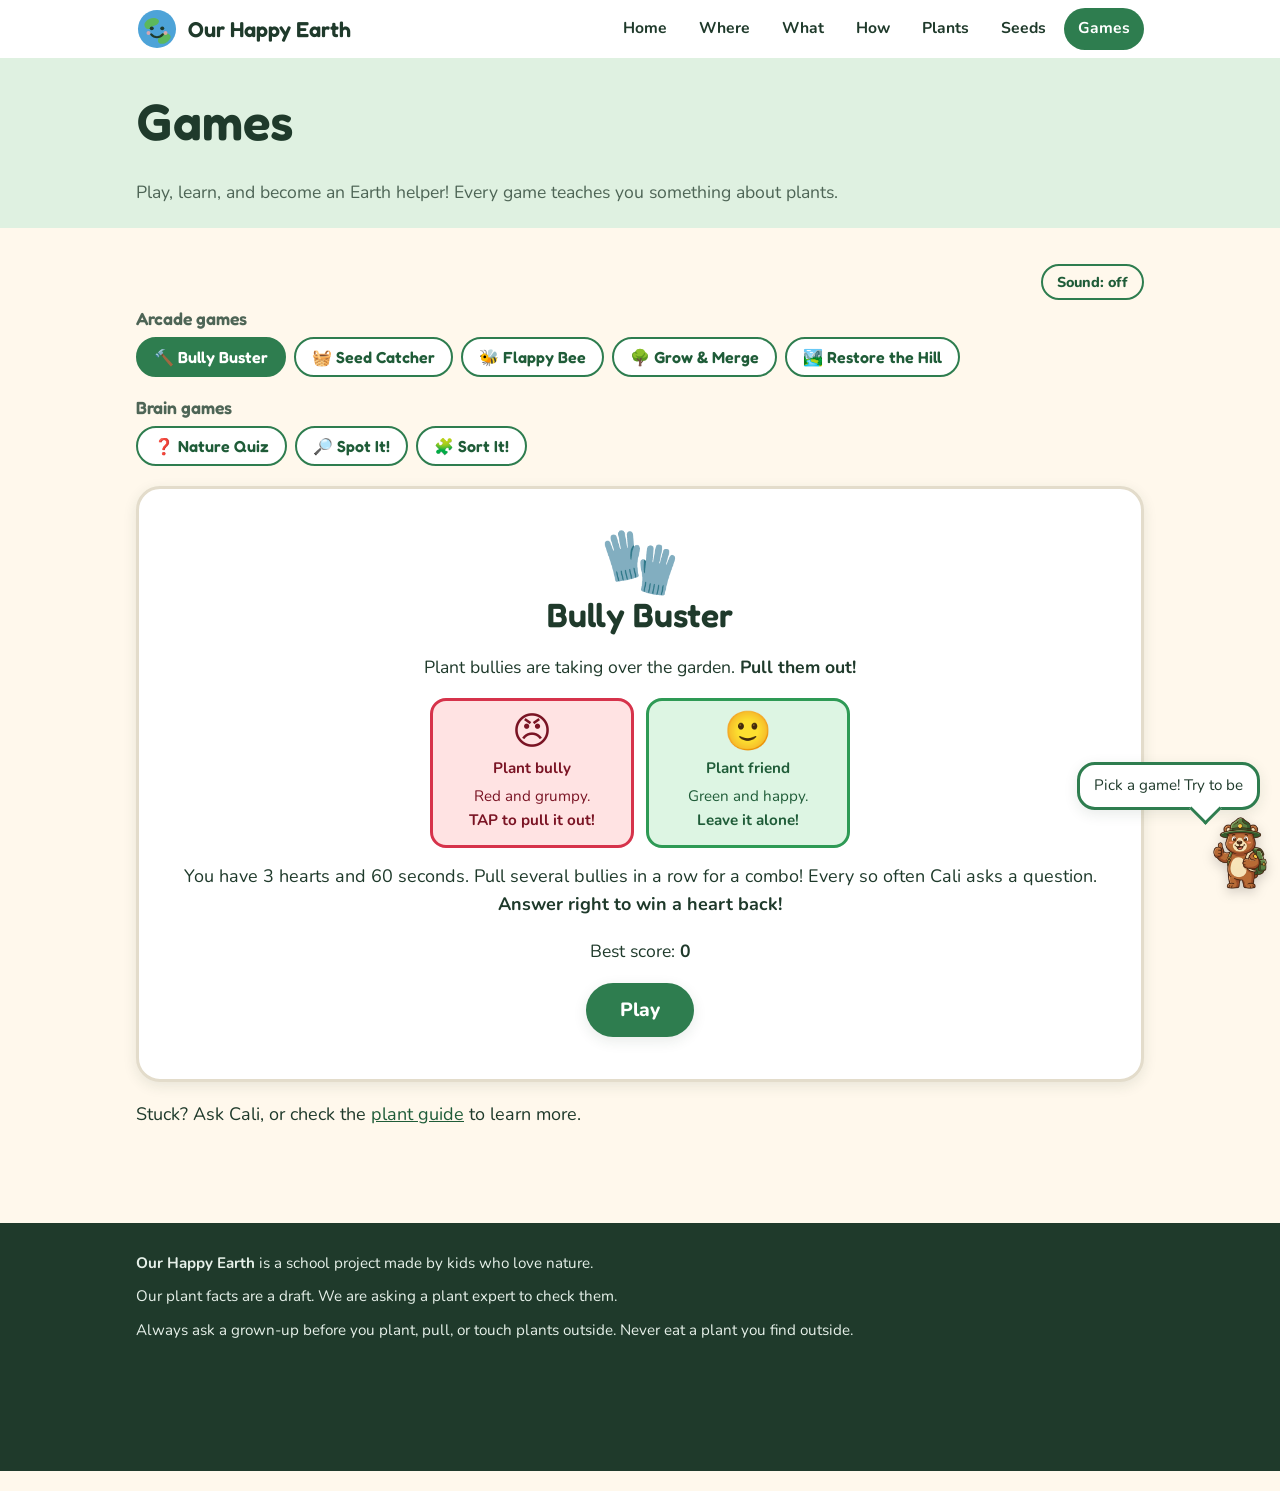
==== commit d2e8ca28: "Rename tab to Flappy Bee, bump versions Co-Authored-By: Claude Opus 5.5 <noreply@anthropic.com> Cla" ====
--- a/games.html
+++ b/games.html
@@ -11,7 +11,7 @@
 <link href="https://fonts.googleapis.com/css2?family=Fredoka:wght@500;600&family=Nunito:wght@400;700;800&display=swap" rel="stylesheet">
 <link rel="stylesheet" href="css/style.css?v=7">
 <link rel="stylesheet" href="css/bear.css">
-<link rel="stylesheet" href="css/arcade.css?v=8">
+<link rel="stylesheet" href="css/arcade.css?v=9">
 
 </head>
 <body data-page="games">
@@ -32,7 +32,7 @@
 <div class="tabs" role="tablist" aria-label="Arcade games">
 <button class="tab" role="tab" data-game="bully" aria-selected="true">&#128296; Bully Buster</button>
 <button class="tab" role="tab" data-game="catch" aria-selected="false">&#129530; Seed Catcher</button>
-<button class="tab" role="tab" data-game="flappy" aria-selected="false">&#127793; Flappy Seed</button>
+<button class="tab" role="tab" data-game="flappy" aria-selected="false">&#128029; Flappy Bee</button>
 <button class="tab" role="tab" data-game="merge" aria-selected="false">&#127795; Grow &amp; Merge</button>
 <button class="tab" role="tab" data-game="grow" aria-selected="false">&#127966;&#65039; Restore the Hill</button>
 </div></div>
@@ -59,7 +59,7 @@
 <p>Our plant facts are a draft. We are asking a plant expert to check them.</p>
 <p>Always ask a grown-up before you plant, pull, or touch plants outside. Never eat a plant you find outside.</p>
 </div></footer>
-<script src="js/photos.js"></script><script src="js/plants.js"></script><script src="js/questions.js?v=7"></script><script src="js/arcade-core.js?v=8"></script><script src="js/arcade-flappy.js?v=8"></script><script src="js/arcade-more.js"></script><script src="js/games.js?v=8"></script>
+<script src="js/photos.js"></script><script src="js/plants.js"></script><script src="js/questions.js?v=7"></script><script src="js/arcade-core.js?v=8"></script><script src="js/arcade-flappy.js?v=10"></script><script src="js/arcade-more.js"></script><script src="js/games.js?v=8"></script>
 <script src="js/bear.js"></script>
 </body>
 </html>
--- a/css/arcade.css
+++ b/css/arcade.css
@@ -31,6 +31,7 @@
 
 /* Seed Catcher */
 .canvas-wrap { max-width: 400px; margin: 0 auto; }
+.canvas-wrap, .canvas-wrap canvas { -webkit-tap-highlight-color: transparent; -webkit-touch-callout: none; outline: none; }
 #sc-canvas { width: 100%; height: auto; aspect-ratio: 360 / 520; border-radius: 18px; border: 3px solid var(--line); touch-action: none; display: block; cursor: ew-resize; background: #BFE3F3; }
 
 /* Grow & Merge */
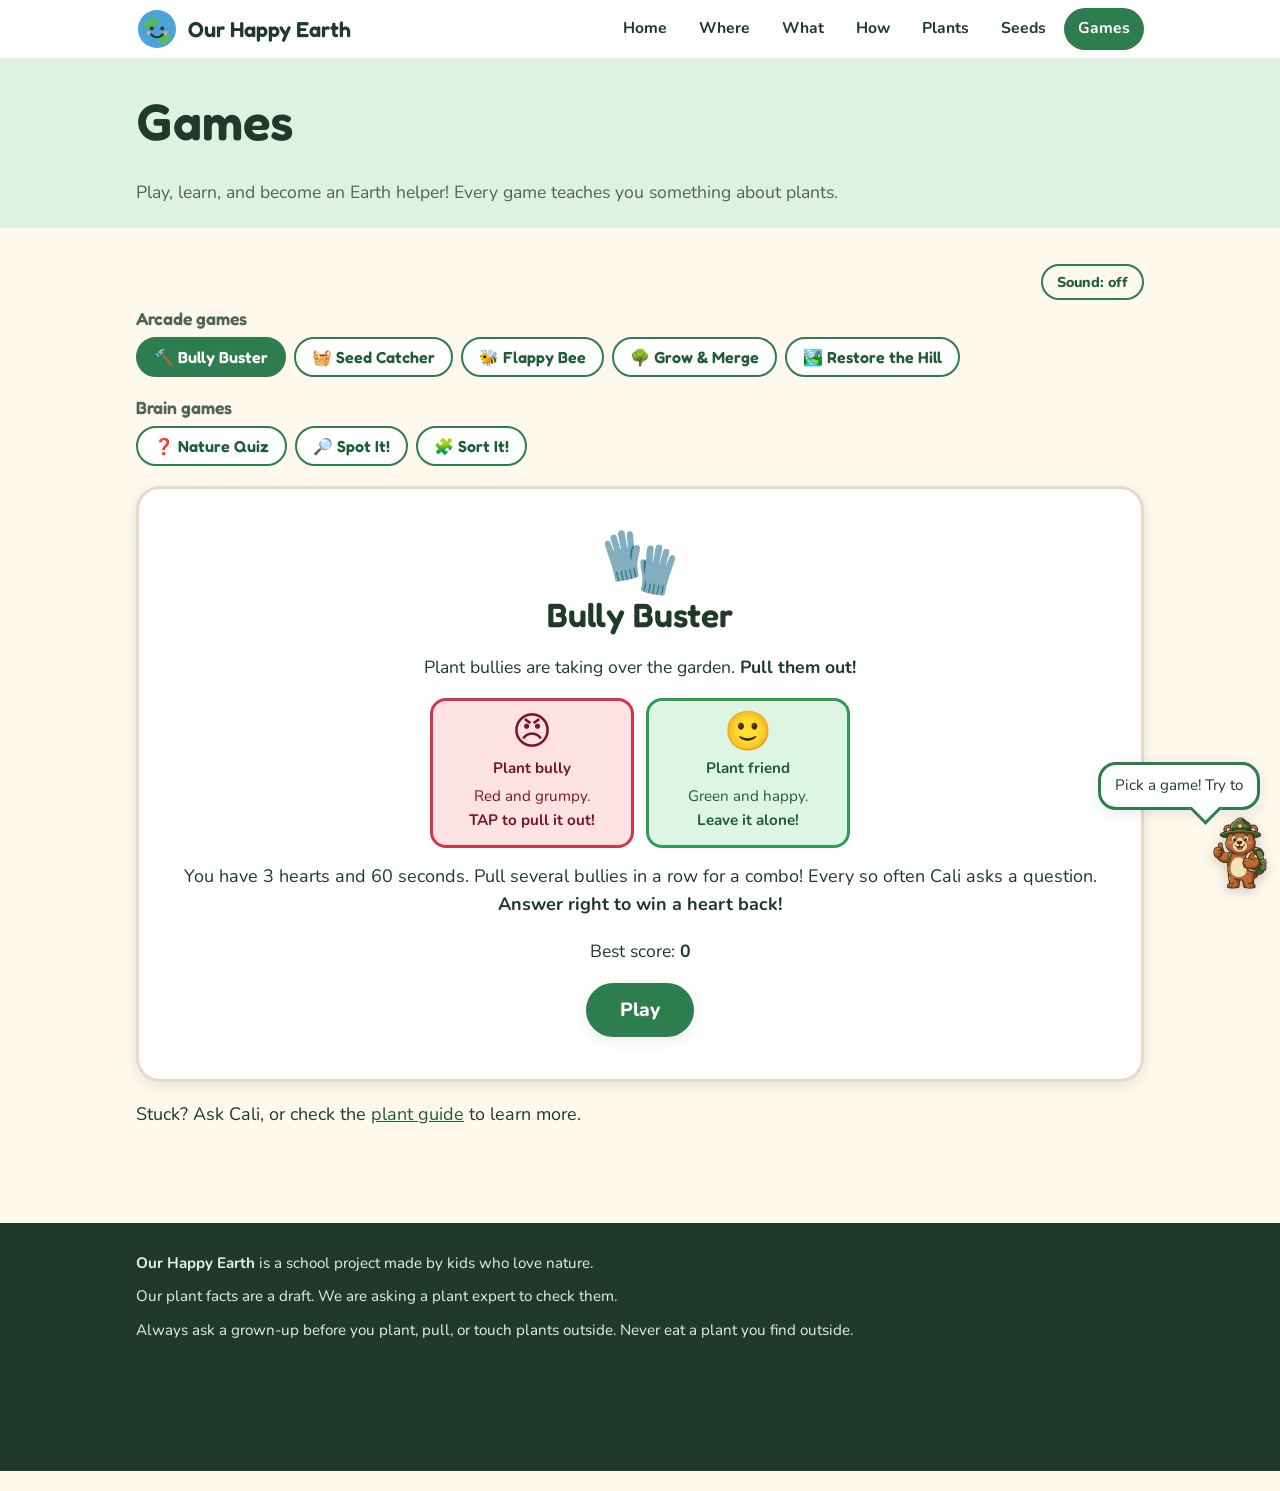
==== commit 72aa686b: "Update arcade.css and arcade-flappy.js versions Co-Authored-By: Claude Opus 5.5 <noreply@anthropic.c" ====
--- a/games.html
+++ b/games.html
@@ -11,7 +11,7 @@
 <link href="https://fonts.googleapis.com/css2?family=Fredoka:wght@500;600&family=Nunito:wght@400;700;800&display=swap" rel="stylesheet">
 <link rel="stylesheet" href="css/style.css?v=7">
 <link rel="stylesheet" href="css/bear.css">
-<link rel="stylesheet" href="css/arcade.css?v=9">
+<link rel="stylesheet" href="css/arcade.css?v=10">
 
 </head>
 <body data-page="games">
@@ -59,7 +59,7 @@
 <p>Our plant facts are a draft. We are asking a plant expert to check them.</p>
 <p>Always ask a grown-up before you plant, pull, or touch plants outside. Never eat a plant you find outside.</p>
 </div></footer>
-<script src="js/photos.js"></script><script src="js/plants.js"></script><script src="js/questions.js?v=7"></script><script src="js/arcade-core.js?v=8"></script><script src="js/arcade-flappy.js?v=10"></script><script src="js/arcade-more.js"></script><script src="js/games.js?v=8"></script>
+<script src="js/photos.js"></script><script src="js/plants.js"></script><script src="js/questions.js?v=7"></script><script src="js/arcade-core.js?v=8"></script><script src="js/arcade-flappy.js?v=11"></script><script src="js/arcade-more.js?v=2"></script><script src="js/games.js?v=8"></script>
 <script src="js/bear.js"></script>
 </body>
 </html>
--- a/css/arcade.css
+++ b/css/arcade.css
@@ -36,20 +36,27 @@
 
 /* Grow & Merge */
 .merge-board { position: relative; width: min(100%, 420px); aspect-ratio: 1 / 1; margin: 0 auto; background: #D8C7A5; border-radius: 16px; padding: 8px; touch-action: none; user-select: none; }
-.merge-cells { position: absolute; inset: 8px; display: grid; grid-template-columns: repeat(4, 1fr); grid-template-rows: repeat(4, 1fr); gap: 0; }
+.merge-cells { position: absolute; inset: 8px; display: grid; grid-template-columns: repeat(5, 1fr); grid-template-rows: repeat(5, 1fr); gap: 0; }
 .mcell { margin: 3px; background: rgba(255, 255, 255, .35); border-radius: 12px; }
 .tiles { position: absolute; inset: 8px; }
-.tile { position: absolute; width: 25%; height: 25%; padding: 3px; transition: left .11s ease-out, top .11s ease-out; }
+.tile { position: absolute; width: 20%; height: 20%; padding: 3px; transition: left .11s ease-out, top .11s ease-out; }
 .tile-in { width: 100%; height: 100%; border-radius: 12px; display: flex; flex-direction: column; align-items: center; justify-content: center; background: #EADBC2; box-shadow: 0 2px 0 rgba(0, 0, 0, .12); overflow: hidden; }
 .tile-in svg { width: 70%; height: auto; flex: none; }
-.tile-name { font-size: .62rem; font-weight: 800; line-height: 1; margin-top: -2px; color: var(--ink); }
+.tile-name { font-size: clamp(.5rem, 2.3vw, .62rem); font-weight: 800; line-height: 1; margin-top: -2px; color: var(--ink); white-space: nowrap; }
+.tile[data-v="13"] .tile-in svg { width: 58%; margin-bottom: 3px; }
 .tile[data-v="2"] .tile-in { background: #E0EBC6; }
 .tile[data-v="3"] .tile-in { background: #CFE8B7; }
 .tile[data-v="4"] .tile-in { background: #B9DEA3; }
 .tile[data-v="5"] .tile-in { background: #FBE5A8; }
 .tile[data-v="6"] .tile-in { background: #A8D5A0; }
 .tile[data-v="7"] .tile-in { background: #86C57F; }
-.tile[data-v="8"] .tile-in { background: #FFD76A; box-shadow: 0 0 14px #FFD76A; }
+.tile[data-v="8"] .tile-in { background: #6DB56A; }
+.tile[data-v="9"] .tile-in { background: #5AA35C; }
+.tile[data-v="10"] .tile-in { background: #BFE3F3; }
+.tile[data-v="11"] .tile-in { background: #A9D8F0; }
+.tile[data-v="12"] .tile-in { background: #FFE9A8; box-shadow: 0 0 10px #FFD76A; }
+.tile[data-v="13"] .tile-in { background: #FFD76A; box-shadow: 0 0 16px #FFC94A; }
+.tile[data-v="10"] .tile-in svg, .tile[data-v="11"] .tile-in svg, .tile[data-v="12"] .tile-in svg { border-radius: 8px; }
 .tile.new .tile-in { animation: tile-new .2s ease-out; }
 .tile.merged .tile-in { animation: tile-merge .22s ease-out; }
 @keyframes tile-new { from { transform: scale(.3); } to { transform: scale(1); } }
@@ -57,6 +64,9 @@
 .dpad { display: flex; flex-direction: column; align-items: center; gap: 6px; margin: 12px 0; }
 .dpad div { display: flex; gap: 6px; }
 .dpad .btn { min-width: 52px; font-size: 1.3rem; }
+.stages-title { text-align: center; font-weight: 800; margin: 14px 0 0; }
+.stages-title small { font-weight: 400; color: var(--muted); }
+.stage.locked { filter: grayscale(1); opacity: .45; }
 .stages { display: flex; flex-wrap: wrap; justify-content: center; align-items: center; gap: 4px 2px; margin-top: 10px; }
 .stage { display: flex; flex-direction: column; align-items: center; font-size: .65rem; font-weight: 800; width: 52px; text-align: center; line-height: 1.05; }
 .arrow { color: var(--muted); font-weight: 800; }
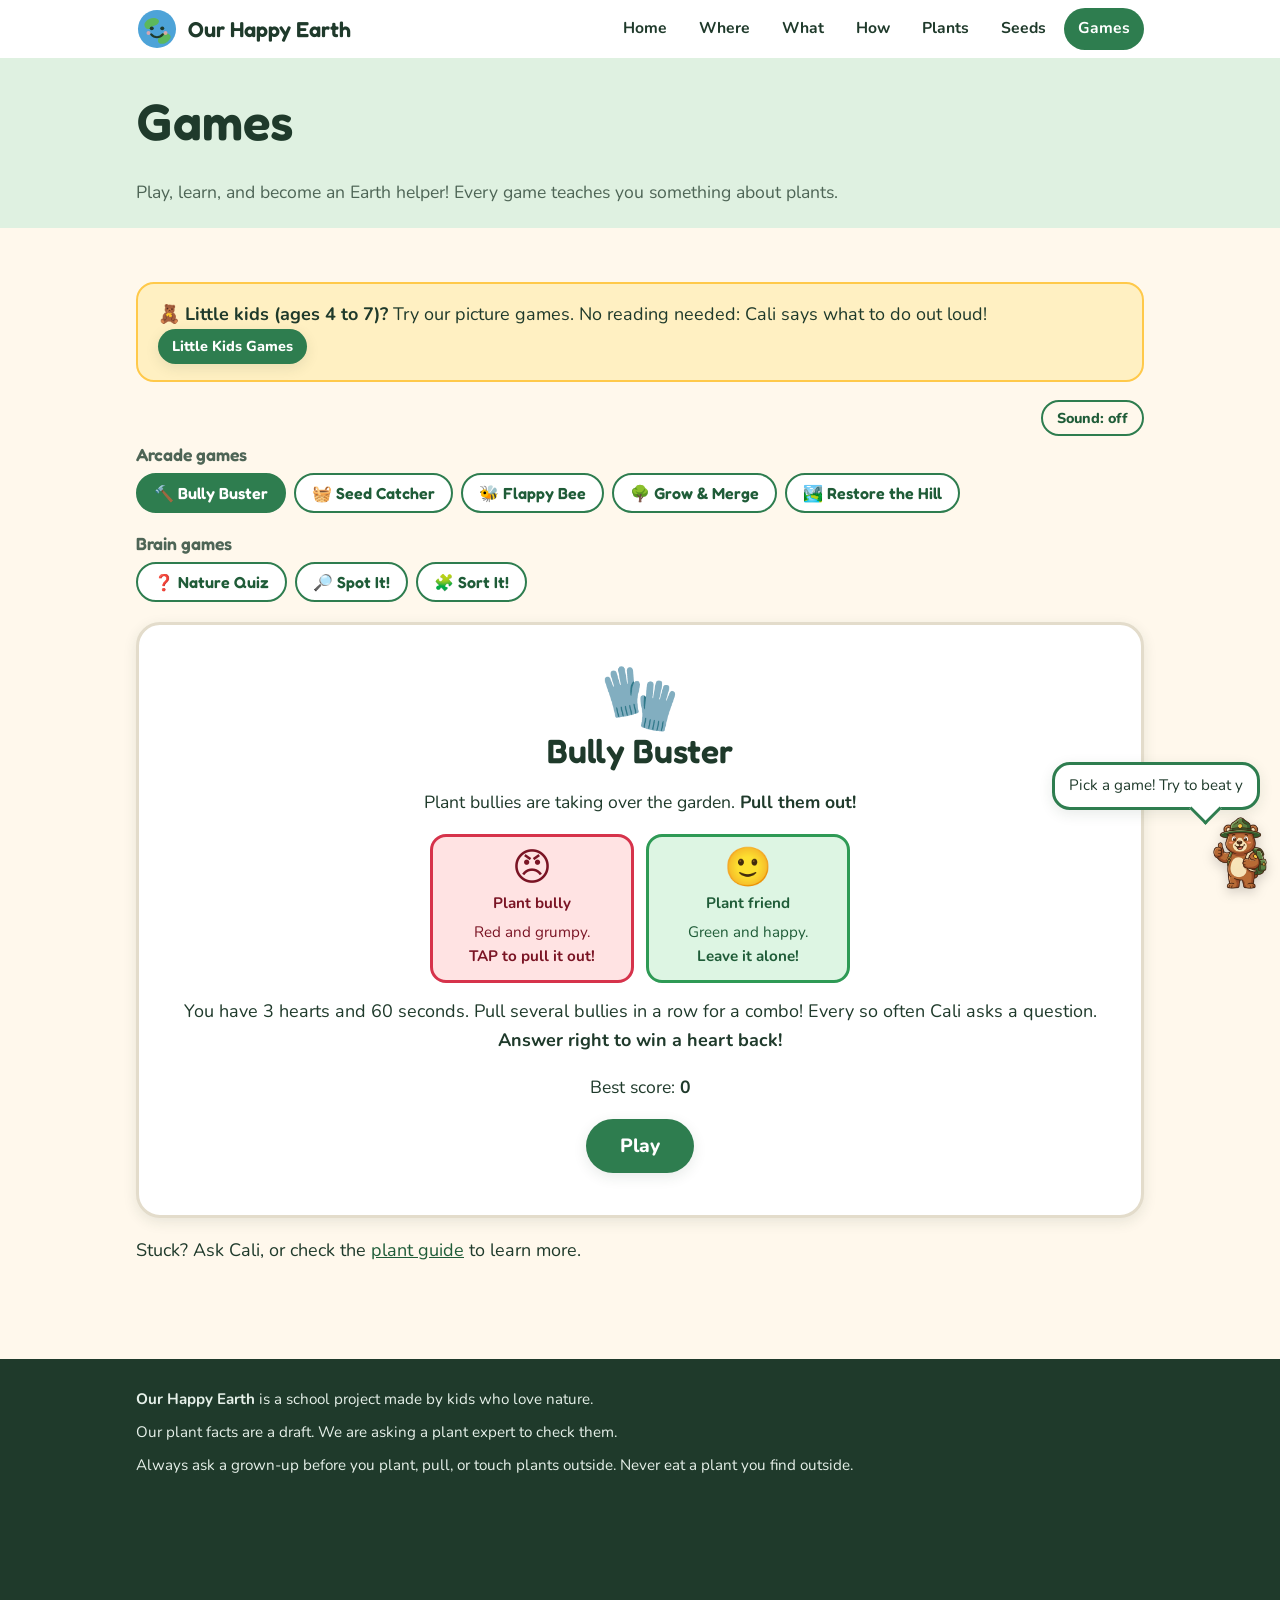
==== commit f687b398: "Add callout for little kids games section Co-Authored-By: Claude Opus 5.5 <noreply@anthropic.com> C" ====
--- a/games.html
+++ b/games.html
@@ -27,6 +27,7 @@
 <p>Play, learn, and become an Earth helper! Every game teaches you something about plants.</p>
 </div></section>
 <section class="block"><div class="wrap">
+<div class="callout safety"><p><strong>&#129528; Little kids (ages 4 to 7)?</strong> Try our picture games. No reading needed: Cali says what to do out loud! <a class="btn small" href="little.html">Little Kids Games</a></p></div>
 <div class="tools"><button class="btn ghost small" id="sound-toggle" type="button" aria-pressed="false">Sound: off</button></div>
 <div class="tab-group"><h2>Arcade games</h2>
 <div class="tabs" role="tablist" aria-label="Arcade games">
